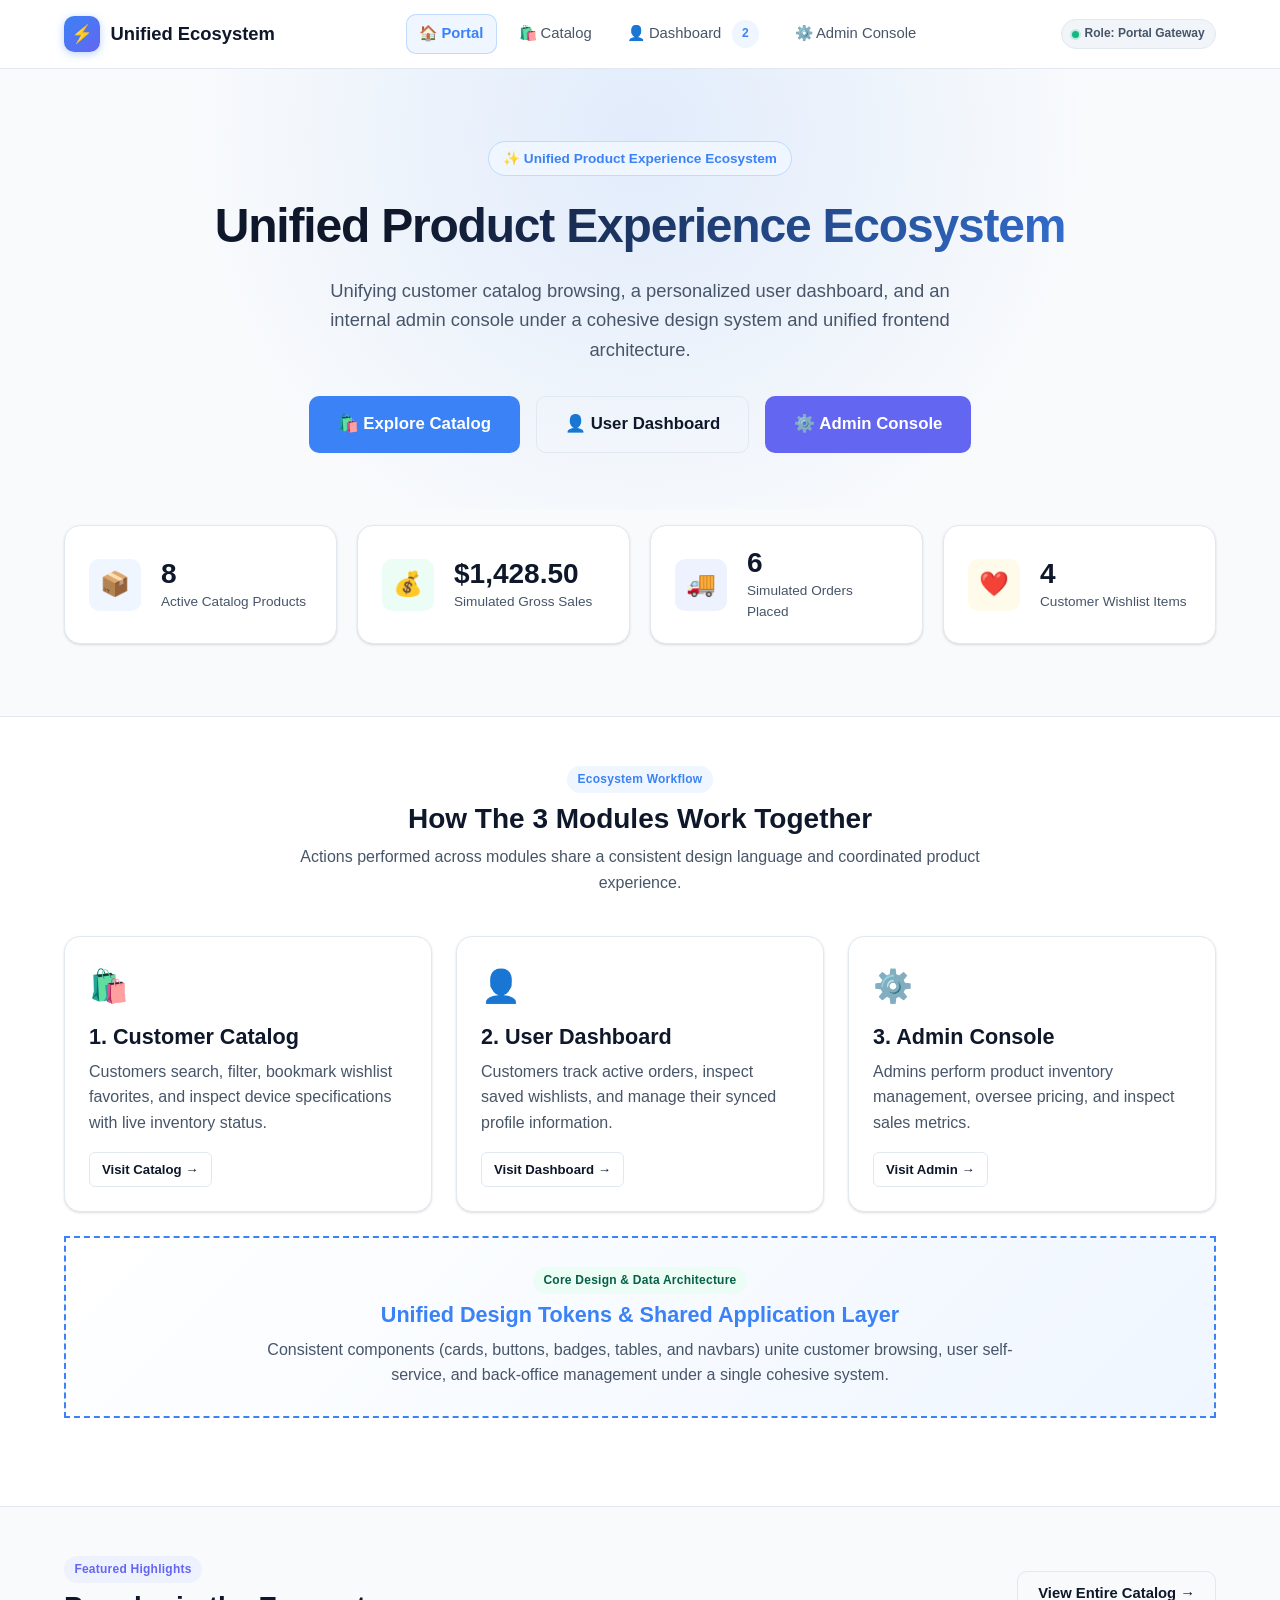
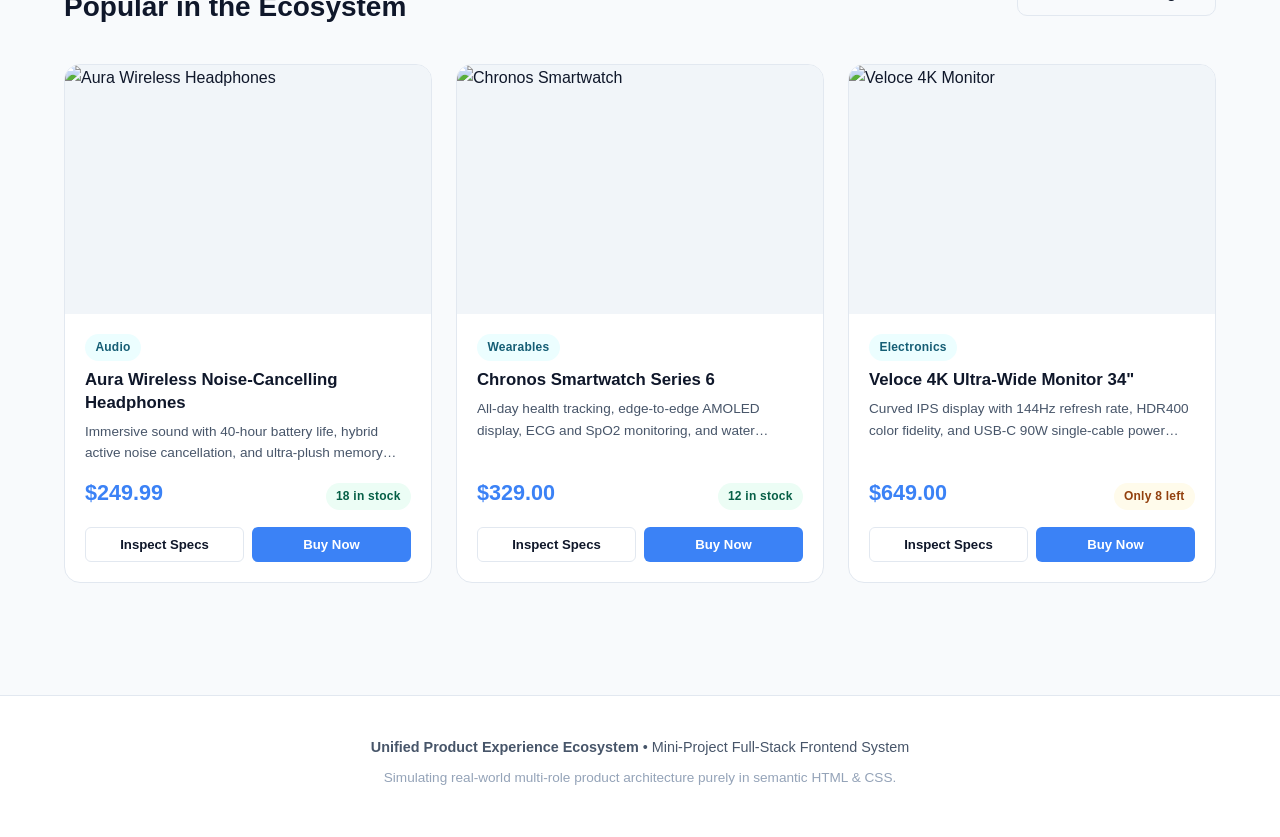
==== index.html @ 72a85bd0 "feat: add pages, design system, navbar, and core HTML templates for the project ecosystem" ====
<!DOCTYPE html>
<html lang="en">
<head>
  <meta charset="UTF-8">
  <meta name="viewport" content="width=device-width, initial-scale=1.0">
  <title>Unified Product Experience Ecosystem | Portal</title>
  <link rel="stylesheet" href="css/design-system.css">
  <link rel="stylesheet" href="css/navbar.css">
  <link rel="stylesheet" href="css/pages.css">
</head>
<body>

  <!-- Shared Navigation Header -->
  <header class="site-header">
    <div class="container nav-container">
      <a href="index.html" class="brand-logo">
        <div class="brand-icon">⚡</div>
        <span>Unified Ecosystem</span>
      </a>

      <ul class="nav-links">
        <li><a href="index.html" class="nav-link active">🏠 Portal</a></li>
        <li><a href="catalog.html" class="nav-link">🛍️ Catalog</a></li>
        <li><a href="dashboard.html" class="nav-link">👤 Dashboard <span class="badge badge-primary" style="margin-left: 4px;">2</span></a></li>
        <li><a href="admin.html" class="nav-link">⚙️ Admin Console</a></li>
      </ul>

      <div class="nav-actions">
        <div class="role-badge">
          <span class="role-indicator-dot"></span>
          <span>Role: Portal Gateway</span>
        </div>
      </div>
    </div>
  </header>

  <!-- Main Content -->
  <main>
    <!-- Hero Section -->
    <section class="hero">
      <div class="container">
        <div class="hero-tag">✨ Unified Product Experience Ecosystem</div>
        <h1 class="hero-title">Unified Product Experience Ecosystem</h1>
        <p class="hero-desc">
          Unifying customer catalog browsing, a personalized user dashboard, and an internal admin console under a cohesive design system and unified frontend architecture.
        </p>
        <div class="flex flex-center gap-2" style="flex-wrap: wrap;">
          <a href="catalog.html" class="btn btn-primary btn-lg">🛍️ Explore Catalog</a>
          <a href="dashboard.html" class="btn btn-outline btn-lg">👤 User Dashboard</a>
          <a href="admin.html" class="btn btn-secondary btn-lg">⚙️ Admin Console</a>
        </div>
      </div>
    </section>

    <!-- Real-Time Ecosystem Pulse / Metrics -->
    <section class="section" style="padding-top: 1rem; padding-bottom: 2rem;">
      <div class="container">
        <div class="metrics-grid">
          <div class="metric-card">
            <div class="metric-icon blue">📦</div>
            <div>
              <div class="metric-value">8</div>
              <div class="metric-label">Active Catalog Products</div>
            </div>
          </div>
          <div class="metric-card">
            <div class="metric-icon green">💰</div>
            <div>
              <div class="metric-value">$1,428.50</div>
              <div class="metric-label">Simulated Gross Sales</div>
            </div>
          </div>
          <div class="metric-card">
            <div class="metric-icon purple">🚚</div>
            <div>
              <div class="metric-value">6</div>
              <div class="metric-label">Simulated Orders Placed</div>
            </div>
          </div>
          <div class="metric-card">
            <div class="metric-icon amber">❤️</div>
            <div>
              <div class="metric-value">4</div>
              <div class="metric-label">Customer Wishlist Items</div>
            </div>
          </div>
        </div>
      </div>
    </section>

    <!-- Architecture Flow Visualizer -->
    <section class="section" style="background-color: var(--bg-surface); border-top: 1px solid var(--border-color); border-bottom: 1px solid var(--border-color);">
      <div class="container">
        <div style="text-align: center; max-width: 700px; margin: 0 auto 2.5rem;">
          <span class="badge badge-primary">Ecosystem Workflow</span>
          <h2 style="margin-top: 0.5rem;">How The 3 Modules Work Together</h2>
          <p>Actions performed across modules share a consistent design language and coordinated product experience.</p>
        </div>

        <div class="architecture-container">
          <div class="arch-node">
            <div style="font-size: 2rem; margin-bottom: 0.75rem;">🛍️</div>
            <h3>1. Customer Catalog</h3>
            <p>Customers search, filter, bookmark wishlist favorites, and inspect device specifications with live inventory status.</p>
            <a href="catalog.html" class="btn btn-sm btn-outline">Visit Catalog &rarr;</a>
          </div>

          <div class="arch-node">
            <div style="font-size: 2rem; margin-bottom: 0.75rem;">👤</div>
            <h3>2. User Dashboard</h3>
            <p>Customers track active orders, inspect saved wishlists, and manage their synced profile information.</p>
            <a href="dashboard.html" class="btn btn-sm btn-outline">Visit Dashboard &rarr;</a>
          </div>

          <div class="arch-node">
            <div style="font-size: 2rem; margin-bottom: 0.75rem;">⚙️</div>
            <h3>3. Admin Console</h3>
            <p>Admins perform product inventory management, oversee pricing, and inspect sales metrics.</p>
            <a href="admin.html" class="btn btn-sm btn-outline">Visit Admin &rarr;</a>
          </div>

          <div class="arch-hub">
            <span class="badge badge-success" style="margin-bottom: 0.5rem;">Core Design & Data Architecture</span>
            <h3 style="color: var(--primary);">Unified Design Tokens & Shared Application Layer</h3>
            <p style="margin-bottom: 0; max-width: 800px; margin-left: auto; margin-right: auto;">
              Consistent components (cards, buttons, badges, tables, and navbars) unite customer browsing, user self-service, and back-office management under a single cohesive system.
            </p>
          </div>
        </div>
      </div>
    </section>

    <!-- Featured Products Showcase -->
    <section class="section">
      <div class="container">
        <div class="flex items-center justify-between" style="margin-bottom: 2rem;">
          <div>
            <span class="badge badge-secondary">Featured Highlights</span>
            <h2 style="margin-top: 0.35rem;">Popular in the Ecosystem</h2>
          </div>
          <a href="catalog.html" class="btn btn-outline">View Entire Catalog &rarr;</a>
        </div>

        <div class="grid grid-cols-3">
          <!-- Featured Product 1 -->
          <div class="product-card">
            <div class="product-image-wrap">
              <img src="https://images.unsplash.com/photo-1505740420928-5e560c06d30e?w=700&auto=format&fit=crop&q=80" alt="Aura Wireless Headphones">
            </div>
            <div class="product-card-body">
              <span class="badge badge-info" style="align-self: flex-start; margin-bottom: 0.5rem;">Audio</span>
              <h3 class="product-title">Aura Wireless Noise-Cancelling Headphones</h3>
              <p class="product-desc-snippet">Immersive sound with 40-hour battery life, hybrid active noise cancellation, and ultra-plush memory foam cushions.</p>
              <div class="product-price-row">
                <span class="product-price">$249.99</span>
                <span class="badge badge-success">18 in stock</span>
              </div>
              <div class="product-card-actions">
                <a href="product-detail.html" class="btn btn-outline btn-sm">Inspect Specs</a>
                <a href="catalog.html" class="btn btn-primary btn-sm">Buy Now</a>
              </div>
            </div>
          </div>

          <!-- Featured Product 2 -->
          <div class="product-card">
            <div class="product-image-wrap">
              <img src="https://images.unsplash.com/photo-1523275335684-37898b6baf30?w=700&auto=format&fit=crop&q=80" alt="Chronos Smartwatch">
            </div>
            <div class="product-card-body">
              <span class="badge badge-info" style="align-self: flex-start; margin-bottom: 0.5rem;">Wearables</span>
              <h3 class="product-title">Chronos Smartwatch Series 6</h3>
              <p class="product-desc-snippet">All-day health tracking, edge-to-edge AMOLED display, ECG and SpO2 monitoring, and water resistance up to 50 meters.</p>
              <div class="product-price-row">
                <span class="product-price">$329.00</span>
                <span class="badge badge-success">12 in stock</span>
              </div>
              <div class="product-card-actions">
                <a href="product-detail.html" class="btn btn-outline btn-sm">Inspect Specs</a>
                <a href="catalog.html" class="btn btn-primary btn-sm">Buy Now</a>
              </div>
            </div>
          </div>

          <!-- Featured Product 3 -->
          <div class="product-card">
            <div class="product-image-wrap">
              <img src="https://images.unsplash.com/photo-1527443224154-c4a3942d3acf?w=700&auto=format&fit=crop&q=80" alt="Veloce 4K Monitor">
            </div>
            <div class="product-card-body">
              <span class="badge badge-info" style="align-self: flex-start; margin-bottom: 0.5rem;">Electronics</span>
              <h3 class="product-title">Veloce 4K Ultra-Wide Monitor 34"</h3>
              <p class="product-desc-snippet">Curved IPS display with 144Hz refresh rate, HDR400 color fidelity, and USB-C 90W single-cable power delivery.</p>
              <div class="product-price-row">
                <span class="product-price">$649.00</span>
                <span class="badge badge-warning">Only 8 left</span>
              </div>
              <div class="product-card-actions">
                <a href="product-detail.html" class="btn btn-outline btn-sm">Inspect Specs</a>
                <a href="catalog.html" class="btn btn-primary btn-sm">Buy Now</a>
              </div>
            </div>
          </div>
        </div>
      </div>
    </section>
  </main>

  <!-- Site Footer -->
  <footer class="site-footer">
    <div class="container">
      <p><strong>Unified Product Experience Ecosystem</strong> &bull; Mini-Project Full-Stack Frontend System</p>
      <p style="color: var(--text-muted); font-size: 0.85rem;">Simulating real-world multi-role product architecture purely in semantic HTML & CSS.</p>
    </div>
  </footer>

</body>
</html>
---- css/design-system.css ----
/* ==========================================================================
   UNIFIED PRODUCT EXPERIENCE ECOSYSTEM - DESIGN SYSTEM
   ========================================================================== */

:root {
  /* Color Palette - Light Theme Default */
  --bg-primary: #f8fafc;
  --bg-surface: #ffffff;
  --bg-card: #ffffff;
  --bg-elevated: #f1f5f9;
  --bg-overlay: rgba(15, 23, 42, 0.6);
  
  --text-primary: #0f172a;
  --text-secondary: #475569;
  --text-muted: #94a3b8;
  --text-inverse: #ffffff;

  --border-color: #e2e8f0;
  --border-focus: #3b82f6;

  /* Accent Colors */
  --primary: #3b82f6;
  --primary-hover: #2563eb;
  --primary-light: #eff6ff;
  --primary-border: #bfdbfe;

  --secondary: #6366f1;
  --secondary-hover: #4f46e5;
  --secondary-light: #eef2ff;

  --success: #10b981;
  --success-bg: #ecfdf5;
  --success-text: #065f46;

  --warning: #f59e0b;
  --warning-bg: #fffbeb;
  --warning-text: #92400e;

  --danger: #ef4444;
  --danger-bg: #fef2f2;
  --danger-text: #991b1b;

  --info: #06b6d4;
  --info-bg: #ecfeff;
  --info-text: #155e75;

  /* Typography */
  --font-sans: 'Inter', -apple-system, BlinkMacSystemFont, "Segoe UI", Roboto, "Helvetica Neue", Arial, sans-serif;
  --font-mono: ui-monospace, SFMono-Regular, Menlo, Monaco, Consolas, monospace;

  /* Elevation & Shadows */
  --shadow-xs: 0 1px 2px 0 rgba(0, 0, 0, 0.05);
  --shadow-sm: 0 1px 3px 0 rgba(0, 0, 0, 0.1), 0 1px 2px -1px rgba(0, 0, 0, 0.1);
  --shadow-md: 0 4px 6px -1px rgba(0, 0, 0, 0.1), 0 2px 4px -2px rgba(0, 0, 0, 0.1);
  --shadow-lg: 0 10px 15px -3px rgba(0, 0, 0, 0.1), 0 4px 6px -4px rgba(0, 0, 0, 0.1);
  --shadow-xl: 0 20px 25px -5px rgba(0, 0, 0, 0.1), 0 8px 10px -6px rgba(0, 0, 0, 0.1);

  /* Radius */
  --radius-sm: 6px;
  --radius-md: 10px;
  --radius-lg: 16px;
  --radius-xl: 24px;
  --radius-full: 9999px;

  /* Transitions */
  --transition-fast: 150ms cubic-bezier(0.4, 0, 0.2, 1);
  --transition-base: 250ms cubic-bezier(0.4, 0, 0.2, 1);
  --transition-smooth: 350ms cubic-bezier(0.4, 0, 0.2, 1);
}

/* Dark Theme Overrides */
[data-theme="dark"] {
  --bg-primary: #0b0f19;
  --bg-surface: #111827;
  --bg-card: #172033;
  --bg-elevated: #1f293d;
  --bg-overlay: rgba(3, 7, 18, 0.8);

  --text-primary: #f8fafc;
  --text-secondary: #cbd5e1;
  --text-muted: #64748b;
  --text-inverse: #0f172a;

  --border-color: #27354f;
  --border-focus: #60a5fa;

  --primary: #3b82f6;
  --primary-hover: #60a5fa;
  --primary-light: #1e293b;
  --primary-border: #1e3a8a;

  --secondary: #818cf8;
  --secondary-hover: #a5b4fc;
  --secondary-light: #1e1b4b;

  --success: #34d399;
  --success-bg: #064e3b;
  --success-text: #a7f3d0;

  --warning: #fbbf24;
  --warning-bg: #78350f;
  --warning-text: #fde68a;

  --danger: #f87171;
  --danger-bg: #7f1d1d;
  --danger-text: #fecaca;

  --info: #38bdf8;
  --info-bg: #164e63;
  --info-text: #bae6fd;

  --shadow-sm: 0 1px 3px 0 rgba(0, 0, 0, 0.4);
  --shadow-md: 0 4px 6px -1px rgba(0, 0, 0, 0.4);
  --shadow-lg: 0 10px 15px -3px rgba(0, 0, 0, 0.5);
  --shadow-xl: 0 20px 25px -5px rgba(0, 0, 0, 0.6);
}

/* Base Reset & Typography */
*, *::before, *::after {
  box-sizing: border-box;
  margin: 0;
  padding: 0;
}

html {
  font-size: 16px;
  scroll-behavior: smooth;
}

body {
  font-family: var(--font-sans);
  background-color: var(--bg-primary);
  color: var(--text-primary);
  line-height: 1.6;
  min-height: 100vh;
  display: flex;
  flex-direction: column;
  transition: background-color var(--transition-base), color var(--transition-base);
}

main {
  flex: 1;
}

h1, h2, h3, h4, h5, h6 {
  color: var(--text-primary);
  line-height: 1.25;
  font-weight: 700;
  margin-bottom: 0.5rem;
}

h1 { font-size: 2.25rem; }
h2 { font-size: 1.75rem; }
h3 { font-size: 1.35rem; }
h4 { font-size: 1.15rem; }

p {
  color: var(--text-secondary);
  margin-bottom: 1rem;
}

a {
  color: var(--primary);
  text-decoration: none;
  transition: color var(--transition-fast);
}

a:hover {
  color: var(--primary-hover);
}

/* Layout Utilities */
.container {
  width: 100%;
  max-width: 1200px;
  margin-left: auto;
  margin-right: auto;
  padding-left: 1.5rem;
  padding-right: 1.5rem;
}

.section {
  padding-top: 3rem;
  padding-bottom: 3rem;
}

.flex { display: flex; }
.flex-col { flex-direction: column; }
.flex-center { align-items: center; justify-content: center; }
.items-center { align-items: center; }
.justify-between { justify-content: space-between; }
.gap-1 { gap: 0.5rem; }
.gap-2 { gap: 1rem; }
.gap-3 { gap: 1.5rem; }
.gap-4 { gap: 2rem; }

.grid {
  display: grid;
  gap: 1.5rem;
}

.grid-cols-1 { grid-template-columns: repeat(1, minmax(0, 1fr)); }
.grid-cols-2 { grid-template-columns: repeat(2, minmax(0, 1fr)); }
.grid-cols-3 { grid-template-columns: repeat(3, minmax(0, 1fr)); }
.grid-cols-4 { grid-template-columns: repeat(4, minmax(0, 1fr)); }

@media (max-width: 1024px) {
  .grid-cols-4 { grid-template-columns: repeat(2, minmax(0, 1fr)); }
  .grid-cols-3 { grid-template-columns: repeat(2, minmax(0, 1fr)); }
}

@media (max-width: 640px) {
  .grid-cols-4, .grid-cols-3, .grid-cols-2 { grid-template-columns: repeat(1, minmax(0, 1fr)); }
}

/* Cards & Surfaces */
.card {
  background-color: var(--bg-card);
  border: 1px solid var(--border-color);
  border-radius: var(--radius-lg);
  padding: 1.5rem;
  box-shadow: var(--shadow-sm);
  transition: transform var(--transition-fast), box-shadow var(--transition-fast), border-color var(--transition-fast);
  position: relative;
  overflow: hidden;
}

.card:hover {
  box-shadow: var(--shadow-md);
}

.card-interactive:hover {
  transform: translateY(-4px);
  border-color: var(--primary);
  box-shadow: var(--shadow-lg);
}

.card-glass {
  background: rgba(255, 255, 255, 0.7);
  backdrop-filter: blur(12px);
  -webkit-backdrop-filter: blur(12px);
}

[data-theme="dark"] .card-glass {
  background: rgba(23, 32, 51, 0.75);
}

/* Buttons */
.btn {
  display: inline-flex;
  align-items: center;
  justify-content: center;
  gap: 0.5rem;
  font-family: inherit;
  font-size: 0.925rem;
  font-weight: 600;
  padding: 0.625rem 1.25rem;
  border-radius: var(--radius-md);
  border: 1px solid transparent;
  cursor: pointer;
  transition: all var(--transition-fast);
  text-decoration: none;
  white-space: nowrap;
}

.btn:active {
  transform: scale(0.98);
}

.btn-primary {
  background-color: var(--primary);
  color: #ffffff;
}
.btn-primary:hover {
  background-color: var(--primary-hover);
  color: #ffffff;
}

.btn-secondary {
  background-color: var(--secondary);
  color: #ffffff;
}
.btn-secondary:hover {
  background-color: var(--secondary-hover);
  color: #ffffff;
}

.btn-outline {
  background-color: transparent;
  border-color: var(--border-color);
  color: var(--text-primary);
}
.btn-outline:hover {
  background-color: var(--bg-elevated);
  border-color: var(--text-muted);
}

.btn-danger {
  background-color: var(--danger);
  color: #ffffff;
}
.btn-danger:hover {
  background-color: #dc2626;
  color: #ffffff;
}

.btn-sm {
  padding: 0.375rem 0.75rem;
  font-size: 0.825rem;
  border-radius: var(--radius-sm);
}

.btn-lg {
  padding: 0.875rem 1.75rem;
  font-size: 1.05rem;
  border-radius: var(--radius-md);
}

.btn-icon {
  padding: 0.5rem;
  border-radius: var(--radius-full);
}

/* Badges */
.badge {
  display: inline-flex;
  align-items: center;
  gap: 0.35rem;
  font-size: 0.75rem;
  font-weight: 600;
  padding: 0.25rem 0.65rem;
  border-radius: var(--radius-full);
  letter-spacing: 0.02em;
}

.badge-primary { background-color: var(--primary-light); color: var(--primary); }
.badge-secondary { background-color: var(--secondary-light); color: var(--secondary); }
.badge-success { background-color: var(--success-bg); color: var(--success-text); }
.badge-warning { background-color: var(--warning-bg); color: var(--warning-text); }
.badge-danger { background-color: var(--danger-bg); color: var(--danger-text); }
.badge-info { background-color: var(--info-bg); color: var(--info-text); }

/* Form Controls */
.form-group {
  margin-bottom: 1.25rem;
  display: flex;
  flex-direction: column;
  gap: 0.4rem;
}

.form-label {
  font-size: 0.875rem;
  font-weight: 600;
  color: var(--text-primary);
}

.form-control, .form-select, textarea.form-control {
  width: 100%;
  font-family: inherit;
  font-size: 0.95rem;
  color: var(--text-primary);
  background-color: var(--bg-surface);
  border: 1px solid var(--border-color);
  border-radius: var(--radius-md);
  padding: 0.625rem 0.875rem;
  transition: border-color var(--transition-fast), box-shadow var(--transition-fast);
}

.form-control:focus, .form-select:focus, textarea.form-control:focus {
  outline: none;
  border-color: var(--border-focus);
  box-shadow: 0 0 0 3px rgba(59, 130, 246, 0.2);
}

/* Modals */
.modal-backdrop {
  position: fixed;
  inset: 0;
  background-color: var(--bg-overlay);
  display: flex;
  align-items: center;
  justify-content: center;
  padding: 1.5rem;
  z-index: 1000;
  opacity: 0;
  visibility: hidden;
  transition: opacity var(--transition-base), visibility var(--transition-base);
}

.modal-backdrop.active {
  opacity: 1;
  visibility: visible;
}

.modal-content {
  background-color: var(--bg-surface);
  border: 1px solid var(--border-color);
  border-radius: var(--radius-xl);
  width: 100%;
  max-width: 580px;
  max-height: 90vh;
  overflow-y: auto;
  box-shadow: var(--shadow-xl);
  transform: scale(0.95);
  transition: transform var(--transition-base);
}

.modal-backdrop.active .modal-content {
  transform: scale(1);
}

.modal-header {
  padding: 1.25rem 1.5rem;
  border-bottom: 1px solid var(--border-color);
  display: flex;
  align-items: center;
  justify-content: space-between;
}

.modal-body {
  padding: 1.5rem;
}

.modal-footer {
  padding: 1.25rem 1.5rem;
  border-top: 1px solid var(--border-color);
  display: flex;
  align-items: center;
  justify-content: flex-end;
  gap: 0.75rem;
}

/* Toast Notifications */
#toast-container {
  position: fixed;
  bottom: 1.5rem;
  right: 1.5rem;
  z-index: 1100;
  display: flex;
  flex-direction: column;
  gap: 0.75rem;
  pointer-events: none;
}

.toast {
  pointer-events: auto;
  background-color: var(--bg-surface);
  color: var(--text-primary);
  border: 1px solid var(--border-color);
  border-left: 4px solid var(--primary);
  border-radius: var(--radius-md);
  padding: 0.875rem 1.25rem;
  box-shadow: var(--shadow-lg);
  display: flex;
  align-items: center;
  gap: 0.75rem;
  min-width: 280px;
  max-width: 420px;
  animation: slideIn 0.25s ease-out forwards;
}

.toast.toast-success { border-left-color: var(--success); }
.toast.toast-danger { border-left-color: var(--danger); }
.toast.toast-warning { border-left-color: var(--warning); }
.toast.toast-info { border-left-color: var(--info); }

@keyframes slideIn {
  from {
    opacity: 0;
    transform: translateX(30px);
  }
  to {
    opacity: 1;
    transform: translateX(0);
  }
}

/* Footer */
.site-footer {
  background-color: var(--bg-surface);
  border-top: 1px solid var(--border-color);
  padding: 2.5rem 0;
  margin-top: 4rem;
  text-align: center;
}

.site-footer p {
  margin-bottom: 0.5rem;
  font-size: 0.9rem;
}
---- css/navbar.css ----
/* ==========================================================================
   SHARED NAVBAR & ROLE SWITCHER STYLES
   ========================================================================== */

.site-header {
  position: sticky;
  top: 0;
  z-index: 900;
  background-color: var(--bg-surface);
  border-bottom: 1px solid var(--border-color);
  backdrop-filter: blur(12px);
  -webkit-backdrop-filter: blur(12px);
  transition: background-color var(--transition-base), border-color var(--transition-base);
}

.nav-container {
  display: flex;
  align-items: center;
  justify-content: space-between;
  height: 4.25rem;
}

.brand-logo {
  display: flex;
  align-items: center;
  gap: 0.65rem;
  font-weight: 700;
  font-size: 1.15rem;
  color: var(--text-primary);
  text-decoration: none;
}

.brand-icon {
  width: 2.25rem;
  height: 2.25rem;
  background: linear-gradient(135deg, var(--primary), var(--secondary));
  color: white;
  border-radius: var(--radius-md);
  display: flex;
  align-items: center;
  justify-content: center;
  font-size: 1.1rem;
  box-shadow: 0 2px 8px rgba(59, 130, 246, 0.35);
}

.nav-links {
  display: flex;
  align-items: center;
  list-style: none;
  gap: 0.5rem;
}

.nav-link {
  display: inline-flex;
  align-items: center;
  gap: 0.4rem;
  padding: 0.5rem 0.85rem;
  color: var(--text-secondary);
  font-size: 0.925rem;
  font-weight: 500;
  border-radius: var(--radius-md);
  transition: all var(--transition-fast);
  text-decoration: none;
}

.nav-link:hover {
  color: var(--primary);
  background-color: var(--primary-light);
}

.nav-link.active {
  color: var(--primary);
  background-color: var(--primary-light);
  font-weight: 600;
  box-shadow: inset 0 0 0 1px var(--primary-border);
}

.nav-actions {
  display: flex;
  align-items: center;
  gap: 0.75rem;
}

.role-badge {
  font-size: 0.75rem;
  font-weight: 600;
  padding: 0.25rem 0.65rem;
  border-radius: var(--radius-full);
  background-color: var(--bg-elevated);
  border: 1px solid var(--border-color);
  color: var(--text-secondary);
  display: flex;
  align-items: center;
  gap: 0.35rem;
}

.role-indicator-dot {
  width: 7px;
  height: 7px;
  border-radius: 50%;
  background-color: var(--success);
  display: inline-block;
  box-shadow: 0 0 0 2px rgba(16, 185, 129, 0.2);
}

.theme-toggle-btn {
  background: var(--bg-surface);
  border: 1px solid var(--border-color);
  color: var(--text-secondary);
  width: 2.35rem;
  height: 2.35rem;
  border-radius: var(--radius-md);
  display: flex;
  align-items: center;
  justify-content: center;
  cursor: pointer;
  transition: all var(--transition-fast);
}

.theme-toggle-btn:hover {
  background-color: var(--bg-elevated);
  color: var(--primary);
  border-color: var(--primary);
}

.mobile-toggle {
  display: none;
  background: none;
  border: none;
  font-size: 1.5rem;
  color: var(--text-primary);
  cursor: pointer;
  padding: 0.25rem;
}

@media (max-width: 868px) {
  .mobile-toggle {
    display: block;
  }

  .nav-links {
    position: absolute;
    top: 4.25rem;
    left: 0;
    right: 0;
    background-color: var(--bg-surface);
    border-bottom: 1px solid var(--border-color);
    flex-direction: column;
    padding: 1rem 1.5rem;
    gap: 0.5rem;
    display: none;
    box-shadow: var(--shadow-lg);
  }

  .nav-links.show {
    display: flex;
  }

  .nav-link {
    width: 100%;
    padding: 0.75rem 1rem;
  }

  .role-badge {
    display: none;
  }
}
---- css/pages.css ----
/* ==========================================================================
   PAGE-SPECIFIC COMPONENT & LAYOUT STYLING
   ========================================================================== */

/* Hero Banner (index.html) */
.hero {
  padding: 4.5rem 0 3.5rem;
  background: radial-gradient(circle at 50% 15%, rgba(59, 130, 246, 0.12) 0%, transparent 60%);
  text-align: center;
}

.hero-tag {
  display: inline-flex;
  align-items: center;
  gap: 0.5rem;
  padding: 0.35rem 0.85rem;
  background-color: var(--primary-light);
  border: 1px solid var(--primary-border);
  color: var(--primary);
  font-size: 0.85rem;
  font-weight: 600;
  border-radius: var(--radius-full);
  margin-bottom: 1.25rem;
}

.hero-title {
  font-size: 3rem;
  font-weight: 800;
  letter-spacing: -0.025em;
  margin-bottom: 1.25rem;
  background: linear-gradient(135deg, var(--text-primary) 30%, var(--primary));
  -webkit-background-clip: text;
  -webkit-text-fill-color: transparent;
}

.hero-desc {
  max-width: 680px;
  margin: 0 auto 2rem;
  font-size: 1.15rem;
  color: var(--text-secondary);
}

/* Architecture Flow Visualizer (index.html) */
.architecture-container {
  display: grid;
  grid-template-columns: repeat(3, 1fr);
  gap: 1.5rem;
  position: relative;
  margin: 2.5rem 0;
}

.arch-node {
  background: var(--bg-surface);
  border: 1px solid var(--border-color);
  border-radius: var(--radius-lg);
  padding: 1.5rem;
  text-align: left;
  box-shadow: var(--shadow-sm);
  transition: transform var(--transition-fast), border-color var(--transition-fast);
}

.arch-node:hover {
  transform: translateY(-4px);
  border-color: var(--primary);
}

.arch-hub {
  grid-column: 1 / -1;
  background: linear-gradient(135deg, var(--bg-surface), var(--primary-light));
  border: 2px dashed var(--primary);
  text-align: center;
  padding: 1.75rem;
}

@media (max-width: 768px) {
  .architecture-container {
    grid-template-columns: 1fr;
  }
}

/* Metric / KPI Cards */
.metrics-grid {
  display: grid;
  grid-template-columns: repeat(4, 1fr);
  gap: 1.25rem;
  margin-bottom: 2.5rem;
}

.metric-card {
  background-color: var(--bg-surface);
  border: 1px solid var(--border-color);
  border-radius: var(--radius-lg);
  padding: 1.25rem 1.5rem;
  display: flex;
  align-items: center;
  gap: 1.25rem;
  box-shadow: var(--shadow-sm);
}

.metric-icon {
  width: 3.25rem;
  height: 3.25rem;
  border-radius: var(--radius-md);
  display: flex;
  align-items: center;
  justify-content: center;
  font-size: 1.5rem;
}

.metric-icon.blue { background-color: var(--primary-light); color: var(--primary); }
.metric-icon.green { background-color: var(--success-bg); color: var(--success); }
.metric-icon.amber { background-color: var(--warning-bg); color: var(--warning); }
.metric-icon.purple { background-color: var(--secondary-light); color: var(--secondary); }

.metric-value {
  font-size: 1.75rem;
  font-weight: 700;
  color: var(--text-primary);
  line-height: 1.2;
}

.metric-label {
  font-size: 0.85rem;
  color: var(--text-secondary);
  font-weight: 500;
}

@media (max-width: 900px) {
  .metrics-grid {
    grid-template-columns: repeat(2, 1fr);
  }
}

@media (max-width: 500px) {
  .metrics-grid {
    grid-template-columns: 1fr;
  }
}

/* Catalog Layout & Product Cards (catalog.html) */
.catalog-layout {
  display: grid;
  grid-template-columns: 260px 1fr;
  gap: 2rem;
  align-items: start;
}

.filter-sidebar {
  background-color: var(--bg-surface);
  border: 1px solid var(--border-color);
  border-radius: var(--radius-lg);
  padding: 1.5rem;
  position: sticky;
  top: 5.5rem;
}

.filter-group {
  margin-bottom: 1.5rem;
  padding-bottom: 1.5rem;
  border-bottom: 1px solid var(--border-color);
}

.filter-group:last-child {
  margin-bottom: 0;
  padding-bottom: 0;
  border-bottom: none;
}

.filter-title {
  font-size: 0.95rem;
  font-weight: 700;
  margin-bottom: 0.85rem;
  color: var(--text-primary);
}

.product-card {
  display: flex;
  flex-direction: column;
  background-color: var(--bg-card);
  border: 1px solid var(--border-color);
  border-radius: var(--radius-lg);
  overflow: hidden;
  transition: transform var(--transition-fast), box-shadow var(--transition-fast), border-color var(--transition-fast);
  position: relative;
}

.product-card:hover {
  transform: translateY(-5px);
  box-shadow: var(--shadow-lg);
  border-color: var(--primary-border);
}

.product-image-wrap {
  position: relative;
  width: 100%;
  padding-top: 68%;
  background-color: var(--bg-elevated);
  overflow: hidden;
}

.product-image-wrap img {
  position: absolute;
  top: 0;
  left: 0;
  width: 100%;
  height: 100%;
  object-fit: cover;
  transition: transform 0.4s ease;
}

.product-card:hover .product-image-wrap img {
  transform: scale(1.05);
}

.product-favorite-btn {
  position: absolute;
  top: 0.75rem;
  right: 0.75rem;
  width: 2.25rem;
  height: 2.25rem;
  border-radius: var(--radius-full);
  background-color: var(--bg-surface);
  border: 1px solid var(--border-color);
  display: flex;
  align-items: center;
  justify-content: center;
  font-size: 1.1rem;
  cursor: pointer;
  box-shadow: var(--shadow-sm);
  transition: all var(--transition-fast);
  z-index: 2;
}

.product-favorite-btn:hover {
  transform: scale(1.1);
}

.product-favorite-btn.active {
  color: #ef4444;
}

.product-card-body {
  padding: 1.25rem;
  display: flex;
  flex-direction: column;
  flex: 1;
}

.product-title {
  font-size: 1.05rem;
  font-weight: 600;
  margin-bottom: 0.4rem;
  line-height: 1.35;
  color: var(--text-primary);
  display: -webkit-box;
  -webkit-line-clamp: 2;
  -webkit-box-orient: vertical;
  overflow: hidden;
}

.product-desc-snippet {
  font-size: 0.85rem;
  color: var(--text-secondary);
  margin-bottom: 0.75rem;
  display: -webkit-box;
  -webkit-line-clamp: 2;
  -webkit-box-orient: vertical;
  overflow: hidden;
}

.product-price-row {
  margin-top: auto;
  display: flex;
  align-items: baseline;
  justify-content: space-between;
  margin-bottom: 1rem;
}

.product-price {
  font-size: 1.35rem;
  font-weight: 800;
  color: var(--primary);
}

.product-card-actions {
  display: grid;
  grid-template-columns: 1fr 1fr;
  gap: 0.5rem;
}

@media (max-width: 868px) {
  .catalog-layout {
    grid-template-columns: 1fr;
  }
  .filter-sidebar {
    position: static;
  }
}

/* Product Detail Page (product-detail.html) */
.product-detail-grid {
  display: grid;
  grid-template-columns: 1.1fr 1fr;
  gap: 3.5rem;
  align-items: start;
}

.detail-gallery {
  position: sticky;
  top: 5.5rem;
}

.detail-main-img {
  width: 100%;
  height: 440px;
  object-fit: cover;
  border-radius: var(--radius-xl);
  border: 1px solid var(--border-color);
  box-shadow: var(--shadow-md);
  background-color: var(--bg-elevated);
}

.specs-table {
  width: 100%;
  border-collapse: collapse;
  margin: 1.5rem 0;
  font-size: 0.95rem;
}

.specs-table td {
  padding: 0.75rem 1rem;
  border-bottom: 1px solid var(--border-color);
}

.specs-table td:first-child {
  font-weight: 600;
  color: var(--text-secondary);
  width: 40%;
}

@media (max-width: 868px) {
  .product-detail-grid {
    grid-template-columns: 1fr;
    gap: 2rem;
  }
  .detail-gallery {
    position: static;
  }
  .detail-main-img {
    height: 320px;
  }
}

/* User Dashboard (dashboard.html) */
.dashboard-grid {
  display: grid;
  grid-template-columns: 320px 1fr;
  gap: 2rem;
  align-items: start;
}

.user-profile-card {
  text-align: center;
  padding: 2rem 1.5rem;
}

.user-avatar-wrap {
  width: 6.5rem;
  height: 6.5rem;
  border-radius: var(--radius-full);
  margin: 0 auto 1.25rem;
  overflow: hidden;
  border: 3px solid var(--primary);
  box-shadow: var(--shadow-md);
}

.user-avatar-wrap img {
  width: 100%;
  height: 100%;
  object-fit: cover;
}

.order-timeline-item {
  background-color: var(--bg-surface);
  border: 1px solid var(--border-color);
  border-radius: var(--radius-lg);
  padding: 1.25rem 1.5rem;
  margin-bottom: 1.25rem;
  box-shadow: var(--shadow-xs);
  transition: transform var(--transition-fast);
}

.order-timeline-item:hover {
  transform: translateX(4px);
  border-color: var(--primary-border);
}

@media (max-width: 868px) {
  .dashboard-grid {
    grid-template-columns: 1fr;
  }
}

/* Admin Console (admin.html) */
.admin-table-container {
  overflow-x: auto;
  border: 1px solid var(--border-color);
  border-radius: var(--radius-lg);
  background-color: var(--bg-surface);
}

.admin-table {
  width: 100%;
  border-collapse: collapse;
  text-align: left;
  font-size: 0.925rem;
}

.admin-table th, .admin-table td {
  padding: 1rem 1.25rem;
  border-bottom: 1px solid var(--border-color);
}

.admin-table th {
  background-color: var(--bg-elevated);
  font-weight: 600;
  color: var(--text-secondary);
  text-transform: uppercase;
  font-size: 0.775rem;
  letter-spacing: 0.05em;
}

.admin-table tr:hover td {
  background-color: var(--primary-light);
}

.admin-table-thumb {
  width: 48px;
  height: 48px;
  border-radius: var(--radius-sm);
  object-fit: cover;
  border: 1px solid var(--border-color);
}
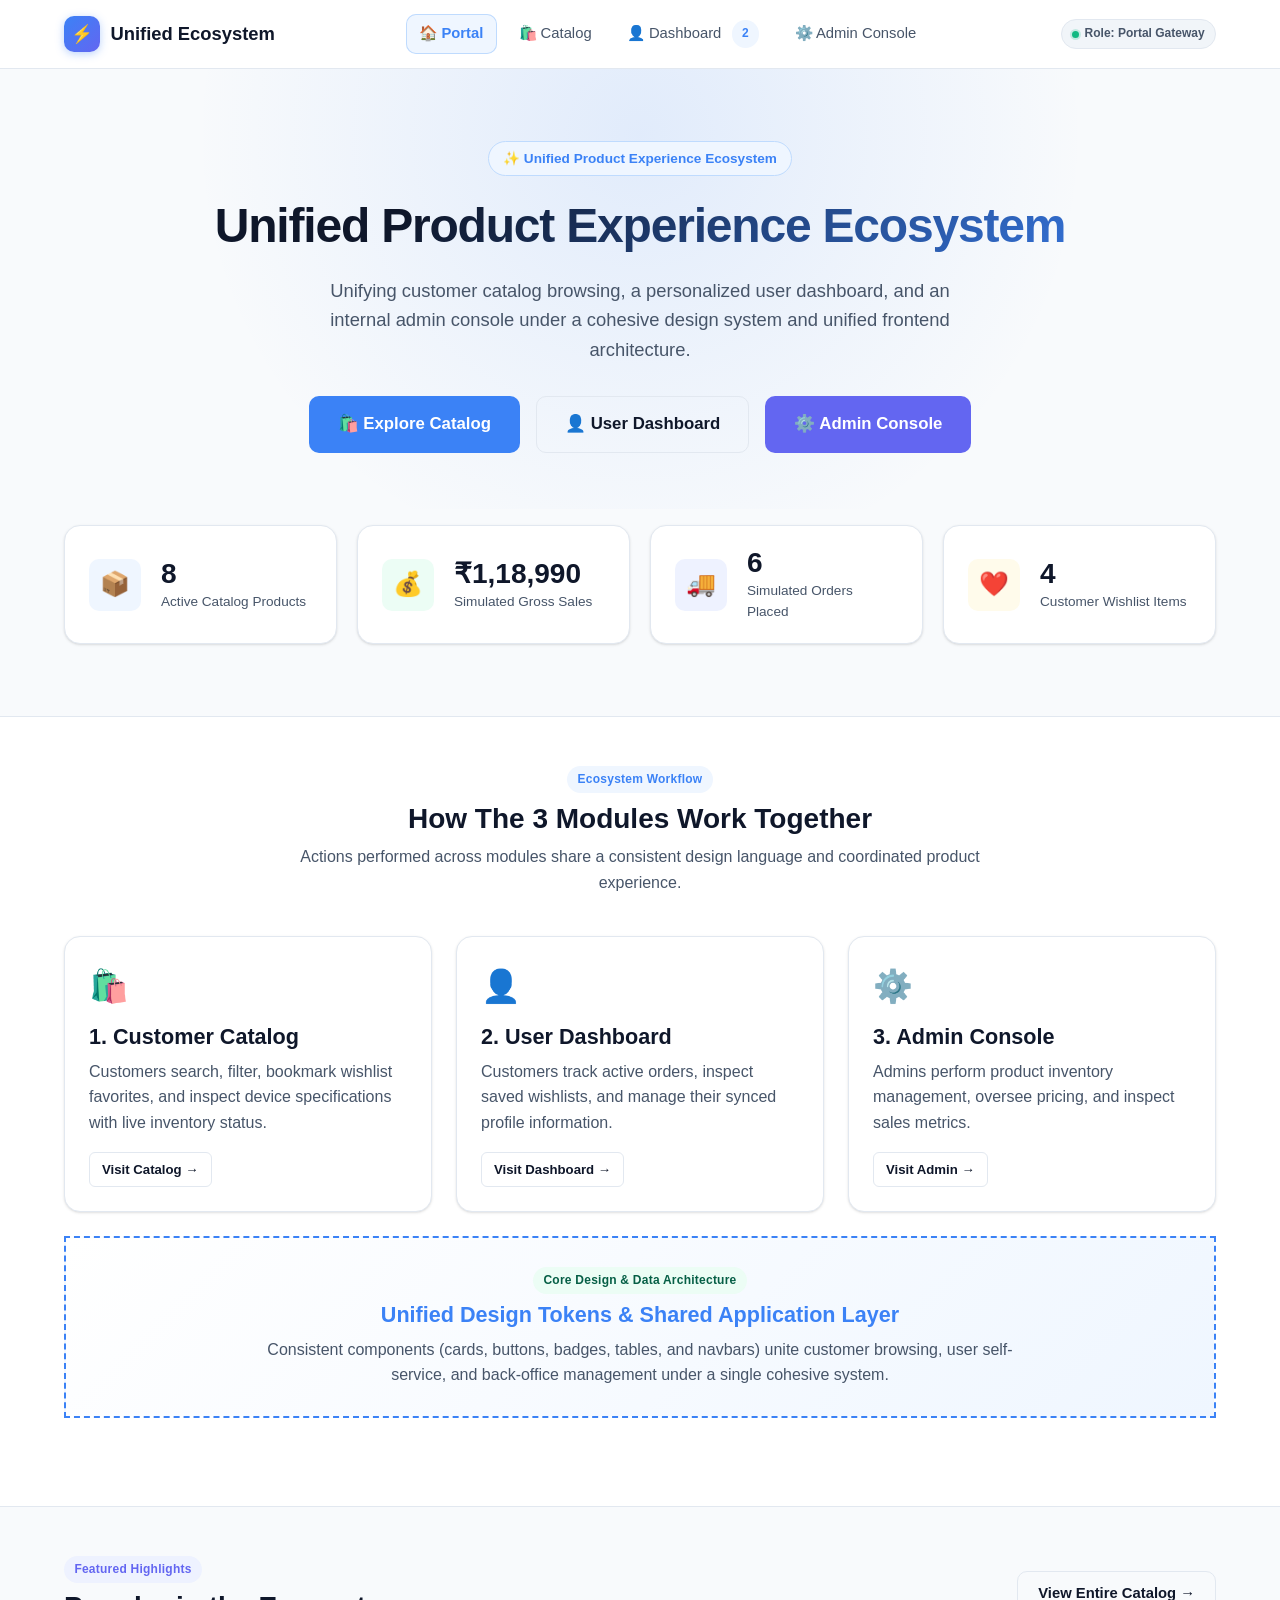
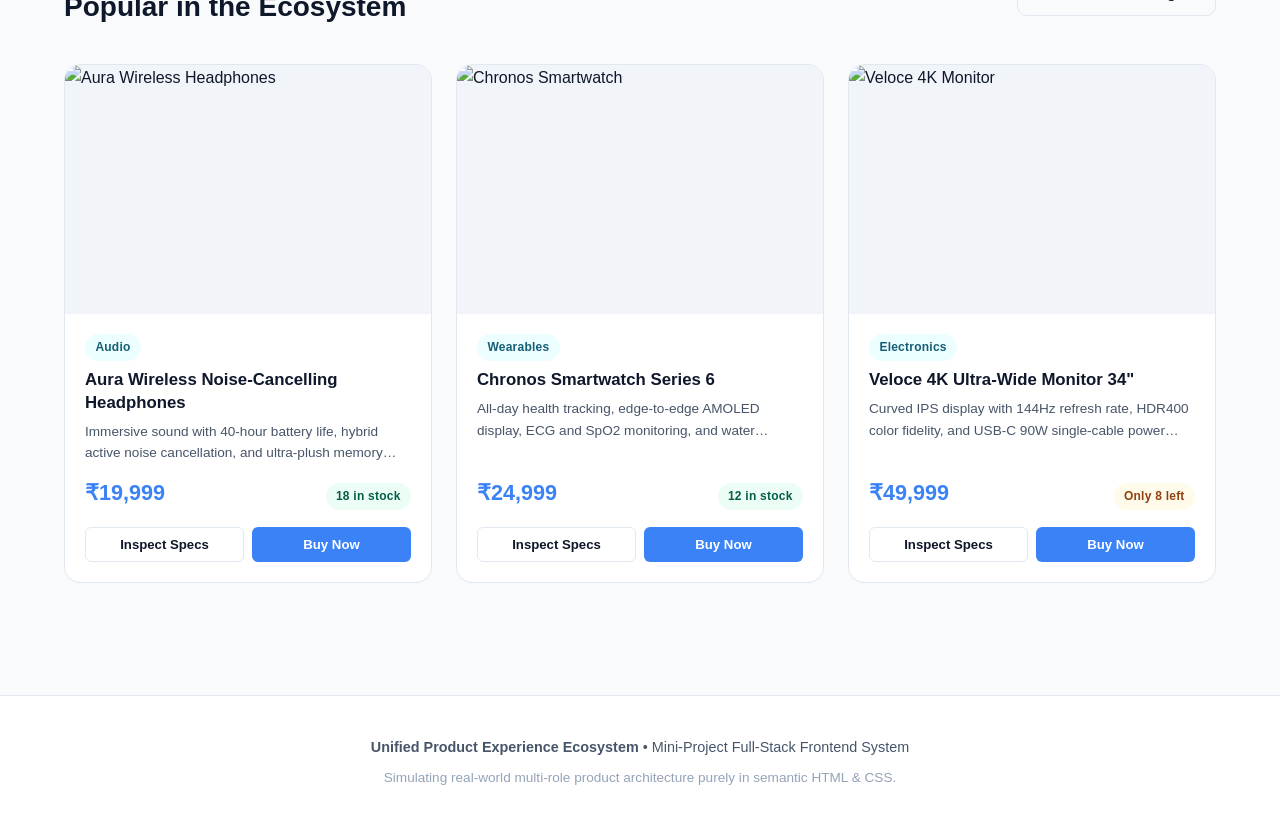
==== commit 5e131ba6: "refactor: localize currency to INR and update user profile details across HTML pages" ====
--- a/index.html
+++ b/index.html
@@ -66,7 +66,7 @@
           <div class="metric-card">
             <div class="metric-icon green">💰</div>
             <div>
-              <div class="metric-value">$1,428.50</div>
+              <div class="metric-value">₹1,18,990</div>
               <div class="metric-label">Simulated Gross Sales</div>
             </div>
           </div>
@@ -152,7 +152,7 @@
               <h3 class="product-title">Aura Wireless Noise-Cancelling Headphones</h3>
               <p class="product-desc-snippet">Immersive sound with 40-hour battery life, hybrid active noise cancellation, and ultra-plush memory foam cushions.</p>
               <div class="product-price-row">
-                <span class="product-price">$249.99</span>
+                <span class="product-price">₹19,999</span>
                 <span class="badge badge-success">18 in stock</span>
               </div>
               <div class="product-card-actions">
@@ -172,7 +172,7 @@
               <h3 class="product-title">Chronos Smartwatch Series 6</h3>
               <p class="product-desc-snippet">All-day health tracking, edge-to-edge AMOLED display, ECG and SpO2 monitoring, and water resistance up to 50 meters.</p>
               <div class="product-price-row">
-                <span class="product-price">$329.00</span>
+                <span class="product-price">₹24,999</span>
                 <span class="badge badge-success">12 in stock</span>
               </div>
               <div class="product-card-actions">
@@ -192,7 +192,7 @@
               <h3 class="product-title">Veloce 4K Ultra-Wide Monitor 34"</h3>
               <p class="product-desc-snippet">Curved IPS display with 144Hz refresh rate, HDR400 color fidelity, and USB-C 90W single-cable power delivery.</p>
               <div class="product-price-row">
-                <span class="product-price">$649.00</span>
+                <span class="product-price">₹49,999</span>
                 <span class="badge badge-warning">Only 8 left</span>
               </div>
               <div class="product-card-actions">
